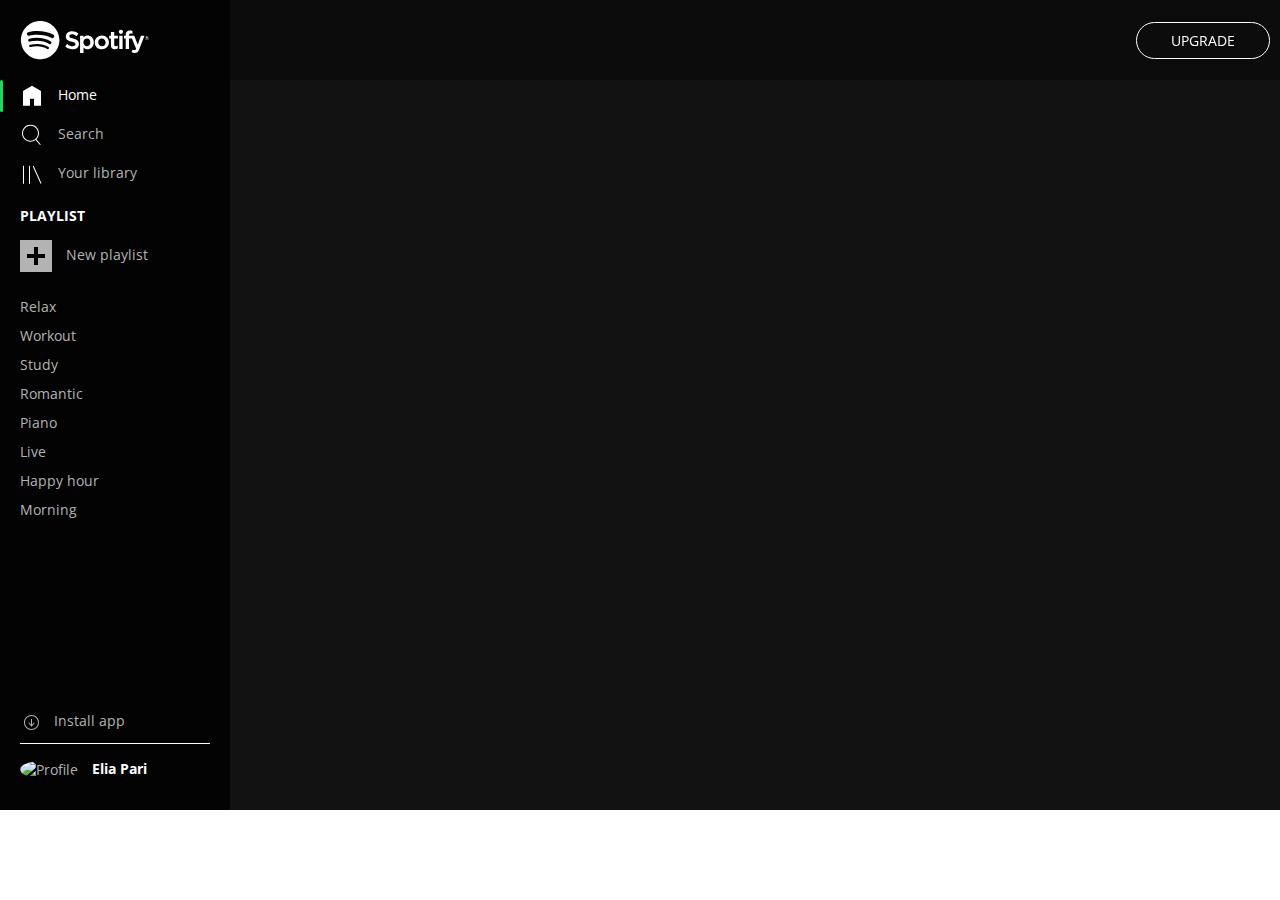
==== index.html @ 4dd49846 "spotify" ====
<!DOCTYPE html>

<html lang="en" dir="ltr">

  <head>
    <meta charset="utf-8">
    <meta name="viewport" content="width=device-width, initial-scale=1">
    <link rel="stylesheet" href="https://cdnjs.cloudflare.com/ajax/libs/font-awesome/5.11.2/css/all.css" integrity="sha256-46qynGAkLSFpVbEBog43gvNhfrOj+BmwXdxFgVK/Kvc=" crossorigin="anonymous" />
    <link href="https://fonts.googleapis.com/css?family=Open+Sans:400,400i,700&display=swap" rel="stylesheet">
    <link rel="stylesheet" href="css/file.css">
    <title>html-css-spotify</title>
  </head>

  <body>

    <div class="container_big clearfix">
      <div class="header">
        <section class="nav_bar_top">
            <div class="top">
              <a class="logo_link" href="#">
                <svg class="logo" viewBox="0 0 1134 340"><title>Spotify</title><path fill="white" d="M8 171c0 92 76 168 168 168s168-76 168-168S268 4 176 4 8 79 8 171zm230 78c-39-24-89-30-147-17-14 2-16-18-4-20 64-15 118-8 162 19 11 7 0 24-11 18zm17-45c-45-28-114-36-167-20-17 5-23-21-7-25 61-18 136-9 188 23 14 9 0 31-14 22zM80 133c-17 6-28-23-9-30 59-18 159-15 221 22 17 9 1 37-17 27-54-32-144-35-195-19zm379 91c-17 0-33-6-47-20-1 0-1 1-1 1l-16 19c-1 1-1 2 0 3 18 16 40 24 64 24 34 0 55-19 55-47 0-24-15-37-50-46-29-7-34-12-34-22s10-16 23-16 25 5 39 15c0 0 1 1 2 1s1-1 1-1l14-20c1-1 1-1 0-2-16-13-35-20-56-20-31 0-53 19-53 46 0 29 20 38 52 46 28 6 32 12 32 22 0 11-10 17-25 17zm95-77v-13c0-1-1-2-2-2h-26c-1 0-2 1-2 2v147c0 1 1 2 2 2h26c1 0 2-1 2-2v-46c10 11 21 16 36 16 27 0 54-21 54-61s-27-60-54-60c-15 0-26 5-36 17zm30 78c-18 0-31-15-31-35s13-34 31-34 30 14 30 34-12 35-30 35zm68-34c0 34 27 60 62 60s62-27 62-61-26-60-61-60-63 27-63 61zm30-1c0-20 13-34 32-34s33 15 33 35-13 34-32 34-33-15-33-35zm140-58v-29c0-1 0-2-1-2h-26c-1 0-2 1-2 2v29h-13c-1 0-2 1-2 2v22c0 1 1 2 2 2h13v58c0 23 11 35 34 35 9 0 18-2 25-6 1 0 1-1 1-2v-21c0-1 0-2-1-2h-2c-5 3-11 4-16 4-8 0-12-4-12-12v-54h30c1 0 2-1 2-2v-22c0-1-1-2-2-2h-30zm129-3c0-11 4-15 13-15 5 0 10 0 15 2h1s1-1 1-2V93c0-1 0-2-1-2-5-2-12-3-22-3-24 0-36 14-36 39v5h-13c-1 0-2 1-2 2v22c0 1 1 2 2 2h13v89c0 1 1 2 2 2h26c1 0 1-1 1-2v-89h25l37 89c-4 9-8 11-14 11-5 0-10-1-15-4h-1l-1 1-9 19c0 1 0 3 1 3 9 5 17 7 27 7 19 0 30-9 39-33l45-116v-2c0-1-1-1-2-1h-27c-1 0-1 1-1 2l-28 78-30-78c0-1-1-2-2-2h-44v-3zm-83 3c-1 0-2 1-2 2v113c0 1 1 2 2 2h26c1 0 1-1 1-2V134c0-1 0-2-1-2h-26zm-6-33c0 10 9 19 19 19s18-9 18-19-8-18-18-18-19 8-19 18zm245 69c10 0 19-8 19-18s-9-18-19-18-18 8-18 18 8 18 18 18zm0-34c9 0 17 7 17 16s-8 16-17 16-16-7-16-16 7-16 16-16zm4 18c3-1 5-3 5-6 0-4-4-6-8-6h-8v19h4v-6h4l4 6h5zm-3-9c2 0 4 1 4 3s-2 3-4 3h-4v-6h4z"></path></svg>
              </a>
              <a href="#"><img class="logo-small white" src="img/icons/logo-small.svg" alt="Spotify"></a>
              <ul class="menu">
                <li>
                  <a href="#">
                    <svg viewBox="0 0 512 512" width="24" height="24" xmlns="http://www.w3.org/2000/svg"><path d="M448 463.746h-149.333v-149.333h-85.334v149.333h-149.333v-315.428l192-111.746 192 110.984v316.19z"></path></svg>
                    <span class="white"> Home</span>
                  </a>
                </li>
                <li>
                  <a href="#">
                    <svg viewBox="0 0 512 512" width="24" height="24" xmlns="http://www.w3.org/2000/svg"><path d="M349.714 347.937l93.714 109.969-16.254 13.969-93.969-109.969q-48.508 36.825-109.207 36.825-36.826 0-70.476-14.349t-57.905-38.603-38.603-57.905-14.349-70.476 14.349-70.476 38.603-57.905 57.905-38.603 70.476-14.349 70.476 14.349 57.905 38.603 38.603 57.905 14.349 70.476q0 37.841-14.73 71.619t-40.889 58.921zM224 377.397q43.428 0 80.254-21.461t58.286-58.286 21.461-80.254-21.461-80.254-58.286-58.285-80.254-21.46-80.254 21.46-58.285 58.285-21.46 80.254 21.46 80.254 58.285 58.286 80.254 21.461z" fill-rule="evenodd"></path></svg>
                    <span> Search</span>
                  </a>
                </li>
                <li>
                  <a href="#">
                    <svg viewBox="0 0 512 512" width="24" height="24" xmlns="http://www.w3.org/2000/svg"><path d="M291.301 81.778l166.349 373.587-19.301 8.635-166.349-373.587zM64 463.746v-384h21.334v384h-21.334zM192 463.746v-384h21.334v384h-21.334z"></path></svg>
                    <span> Your library</span>
                  </a>
                </li>
              </ul>
            </div>
            <div class="middle">
              <h4 class="white">PLAYLIST</h4>
              <a class="btn_playlist" href="#">
                <svg class="plus" shape-rendering="crispEdges" viewBox="0 0 36 36"><path d="m28 20h-8v8h-4v-8h-8v-4h8v-8h4v8h8v4z"></path></svg>
                <span> New playlist</span>
              </a>
              <ul class="playlist">
                <li><a href="#">Relax</a></li>
                <li><a href="#">Workout</a></li>
                <li><a href="#">Study</a></li>
                <li><a href="#">Romantic</a></li>
                <li><a href="#">Piano</a></li>
                <li><a href="#">Live</a></li>
                <li><a href="#">Happy hour</a></li>
                <li><a href="#">Morning</a></li>
              </ul>
            </div>
            <div class="bottom">
              <a class="btn_install" href="#">
                <svg class="download" viewBox="0 0 20 20" xmlns="http://www.w3.org/2000/svg"><title>Download</title><path d="M12 11.657V6h-1v5.65L9.076 9.414l-.758.65 3.183 3.702 3.195-3.7-.758-.653L12 11.657zM11.5 2C7.358 2 4 5.358 4 9.5c0 4.142 3.358 7.5 7.5 7.5 4.142 0 7.5-3.358 7.5-7.5C19 5.358 15.642 2 11.5 2zm0 14C7.916 16 5 13.084 5 9.5S7.916 3 11.5 3 18 5.916 18 9.5 15.084 16 11.5 16z" fill-rule="evenodd"></path></svg>
                <span> Install app</span>
              </a>
              <a class="btn_profile" href="#">
                <img src="img/icons/profile.png" alt="Profile">
                <span class="white">Elia Pari</span>
              </a>
            </div>
          </section>
      </div>
      <div class="main">
        <div class="upgrade">
            <a class="btn_upgrade white" href="#">Upgrade</a>
      

      </div>
    </div>

    <script src="js/script.js" charset="utf-8"></script>

  </body>

</html>
---- css/file.css ----
/* general */
* {
    box-sizing: border-box;
    margin: 0;
    padding: 0;
  }
  
  body {
    min-width: 550px;
    min-height: 90px;
    font-family: 'Open Sans', sans-serif;
    font-size: 14px;
  }
  
  ul {
    list-style: none;
  }
  
  h1, h2, h3, h4, a {
    text-decoration: none;
    color: #b3b3b3;
  }
  
  .container_big {
    width: 100%;
    height: calc(100vh - 90px);
    overflow: hidden;
  }
  
  .clearfix::after {
    content: '';
    display: table;
    clear: both;
  }
  
  .white {
    color: #ffffff;
  }
  
  /* header */
  .header {
    float: left;
    width: 230px;
    height: 100%;
  }
  
  .nav_bar_top {
    width: 100%;
    height: 100%;
    padding: 20px;
    background-color: rgb(3, 3, 3);
  }
  
  .nav_bar_top a {
    display: block;
  }
  
  .nav_bar_top .top .menu svg:first-child {
    fill: #ffffff;
  }
  
  .nav_bar_top .top .menu svg,
  .nav_bar_top .middle .playlist svg,
  .nav_bar_top .bottom .btn_install svg {
    margin-right: 10px;
    vertical-align: middle;
    fill: #b3b3b3;
  }
  
  .nav_bar_top li:hover a,
  .nav_bar_top li:hover svg,
  .nav_bar_top .top .menu li:hover a,
  .nav_bar_top .top .menu li:hover svg,
  .nav_bar_top .middle .btn_playlist:hover span,
  .nav_bar_top .bottom .btn_install:hover svg,
  .nav_bar_top .bottom .btn_install:hover span {
    transition: color 1s, fill 1s;
    color: #ffffff;
    fill: #ffffff;
  }
  
  .nav_bar_top .middle .btn_playlist:hover .plus {
    transition: background-color 1s;
    background-color: #ffffff;
  }
  
  /* nav_bar_top top */
  .nav_bar_top .top .logo {
    width: 130px;
    height: 40px;
    margin-bottom: 20px;
  }
  
  .nav_bar_top .top .logo-small {
    display: none;
    width: 30px;
    margin: 15px 0 20px 0;
  }
  
  .nav_bar_top .top .menu li {
    margin-bottom: 15px;
  }
  
  .nav_bar_top .top .menu li:last-child {
    margin-bottom: 20px;
  }
  
  .nav_bar_top .top .menu li:first-child {
    position: relative;
  }
  
  .nav_bar_top .top .menu li:first-child::before {
    position: absolute;
    content: '';
    top: 50%;
    left: -20px;
    transform: translateY(-50%);
    width: 2.5px;
    height: 32px;
    border-radius: 2px;
    background-color: #1ed760;
  }
  
  /* nav_bar_top middle */
  .nav_bar_top .middle {
    /* .top 166px + .top li 20px + .bottom 78.719px */
    height: calc(100% - 264.719px);
  }
  
  .nav_bar_top .middle .btn_playlist {
    margin: 15px 0;
  }
  
  .nav_bar_top .middle .plus {
    width: 32px;
    margin-right: 10px;
    background-color: #b3b3b3;
    vertical-align: middle;
  }
  
  .nav_bar_top .middle .playlist {
    /* h4 22px + btn_playlist 62px */
    height: calc(100% - 84px);
    overflow-y: scroll;
  }
  
  .nav_bar_top .middle .playlist li {
    margin: 10px 0;
  }
  
  /* nav_bar_top bottom */
  .nav_bar_top .bottom .btn_install {
    padding-bottom: 10px;
    border-bottom: 1px solid #ffffff;
  }
  
  .nav_bar_top .bottom .download {
    width: 20px;
  }
  
  .nav_bar_top .bottom .btn_profile {
    margin-top: 15px;
  }
  
  .nav_bar_top .bottom .btn_profile span {
    font-weight: 700;
  }
  
  .nav_bar_top .bottom .btn_profile img {
    margin-right: 10px;
    border-radius: 50%;
    vertical-align: middle;
  }
  
  /* main */
  .main {
    float: left;
    width: calc(100% - 230px);
    height: 100%;
    overflow-y: scroll;
    padding: 10px;
    background-color: rgb(18, 18, 18);
  }
  
  .main .upgrade {
    display: flex;
    justify-content: flex-end;
    align-items: center;
    position: fixed;
    top: 0;
    right: 0;
    height: 80px;
    z-index: 1;
    background-color: rgba(11, 11, 11, 0.8);
  }
  
  .main .upgrade .btn_upgrade {
    margin-right: 10px;
    padding: 8px 34px;
    border: 1px solid #ffffff;
    border-radius: 20px;
    text-transform: uppercase;
  }
  
  .main .upgrade .btn_upgrade:hover {
    transition: scale 0.5s;
    transform: scale(1.05);
  }
  
  .main .box_main {
    width: 100%;
    margin-top: 80px;
  }
  
  .main .box_main h2 {
    margin: 10px;
    font-size: 28px;
    color: #ffffff;
  }
  
  .main .box_main h3 {
    margin: 5px 0;
    font-size: 14px;
    color: #ffffff;
  }
  
  .main .box_main h4 {
    font-size: 12px;
  }
  
  .main .box_main .music a {
    display: inline-block;
    padding: 15px;
  }
  
  .main .box_main .nav_bar_main {
    display: flex;
    flex-wrap: wrap;
    justify-content: center;
  }
  
  .main .box_main .nav_bar_main li {
    position: relative;
    margin: 10px;
    font-weight: 700;
    text-transform: uppercase;
  }
  
  .main .box_main .nav_bar_main li:first-child::after {
    position: absolute;
    content: '';
    bottom: -5px;
    left: 50%;
    transform: translateX(-50%);
    width: 32px;
    height: 2.5px;
    border-radius: 2px;
    background-color: #1ed760;
  }
  
  .main .box_main .nav_bar_main a:hover {
    transition: color 1s;
    color: #ffffff;
  }
  
  .main .box_main .music .row {
    display: flex;
    flex-wrap: wrap;
  }
  
  .main .box_main .music .box_music {
    position: relative;
    display: inline-block;
    /* width: calc(100% / 6 - 20px); */
    /* margin: 10px; */
    border-radius: 10px;
    background-color: rgb(35, 35, 35);
    text-align: center;
  }
  
  .main .box_main .music .box_music::before {
    position: absolute;
    top: 0;
    left: 0;
    width: 100%;
    height: 100%;
    border-radius: 10px;
    content: '';
    background-color: rgba(76, 76, 76, 0.3);
    display: none;
  }
  
  .main .box_main .music .box_music:hover::before {
    display: inline-block;
  }
  
  .main .box_main .music .box_music::after {
    position: absolute;
    top: 35%;
    left: 50%;
    transform: translate(-50%, -50%);
    content: '\f144';
    font-family: 'Font Awesome 5 Free';
    font-size: 40px;
    font-weight: 900;
    color: #ffffff;
    display: none;
  }
  
  .main .box_main .music .box_music:hover::after {
    display: inline-block;
  }
  
  .main .box_main .music .box_music img {
    width: 100%;
  }
  
  /* footer */
  .footer {
    position: relative;
    background-color: rgb(40, 40, 40);
    z-index: 2;
  }
  
  .nav_bar_bottom {
    display: flex;
    justify-content: space-between;
    align-items: center;
    height: 90px;
  }
  
  .nav_bar_bottom .sx,
  .nav_bar_bottom .center,
  .nav_bar_bottom .dx {
    width: calc(100% / 3);
  }
  
  .nav_bar_bottom .sx {
    display: flex;
    justify-content: flex-start;
    align-items: center;
    margin-left: 10px;
  }
  
  .nav_bar_bottom .sx img {
    width: 50px;
  }
  
  .nav_bar_bottom .sx .box_info {
    /* margin: 0 40px 0 10px; */
  }
  
  .nav_bar_bottom .sx .box_info a {
    display: block;
  }
  
  .nav_bar_bottom .sx .box_info a:first-child {
    font-weight: 700;
    color: #ffffff;
  }
  
  .nav_bar_bottom .sx .pink_floyd:hover {
    text-decoration: underline;
    color: #ffffff;
  }
  
  .nav_bar_bottom .sx .heart,
  .nav_bar_bottom .sx .folder {
    margin: 0 10px;
  }
  
  .nav_bar_bottom .sx .heart:hover,
  .nav_bar_bottom .sx .folder:hover {
    color: #ffffff;
  }
  
  .nav_bar_bottom .center {
    height: 100%;
  }
  
  .nav_bar_bottom .center .top {
    display: flex;
    justify-content: center;
    align-items: center;
    height: 60%;
  }
  
  .nav_bar_bottom .center .top a {
    margin: 10px;
    font-size: 14px;
    color: #ffffff;
  }
  
  .nav_bar_bottom .center .top .play {
    margin: 15px;
    font-size: 28px;
  }
  
  .nav_bar_bottom .center .top .play:hover {
    transform: scale(1.1);
  }
  
  .nav_bar_bottom .center .bottom {
    display: flex;
    justify-content: center;
    align-items: baseline;
    height: 40%;
  }
  
  .nav_bar_bottom .center .bottom span:nth-child(1) {
    margin-right: 20px;
    font-size: 12px;
    color: #ffffff;
  }
  
  .nav_bar_bottom .center .bottom span:nth-child(3) {
    margin-left: 20px;
    font-size: 12px;
    color: #ffffff;
  }
  
  .nav_bar_bottom .center .bottom .bar {
    position: relative;
    width: 80%;
    height: 4px;
    border-radius: 2px;
    background-color: rgb(56, 56, 56);
  }
  
  .nav_bar_bottom .center .bottom .bar::before {
    position: absolute;
    top: 0;
    left: 0;
    width: 10%;
    height: 4px;
    border-radius: 2px;
    content: '';
    background-color: rgb(170, 170, 170);
  }
  
  .nav_bar_bottom .center .bottom .bar:hover::before {
    background-color: #1ed760;
  }
  
  .nav_bar_bottom .center .bottom .bar:hover::after {
    position: absolute;
    top: 50%;
    left: 9%;
    transform: translateY(-50%);
    width: 10px;
    height: 10px;
    border-radius: 50%;
    content: '';
    background-color: #ffffff;
  }
  
  .nav_bar_bottom .dx {
    display: flex;
    justify-content: flex-end;
    align-items: center;
    margin-right: 10px;
  }
  
  .nav_bar_bottom .dx a {
    margin: 0 10px;
  }
  
  .nav_bar_bottom .dx a:nth-child(3) {
    margin-right: 20px;
  }
  
  .nav_bar_bottom .dx a:hover {
    color: #ffffff;
  }
  
  .nav_bar_bottom .dx .bar {
    position: relative;
    width: 30%;
    height: 4px;
    border-radius: 2px;
    background-color: rgb(56, 56, 56);
  }
  
  .nav_bar_bottom .dx .bar::before {
    position: absolute;
    top: 0;
    left: 0;
    width: 60%;
    height: 4px;
    border-radius: 2px;
    content: '';
    background-color: rgb(170, 170, 170);
  }
  
  .nav_bar_bottom .dx .bar:hover::before {
    background-color: #1ed760;
  }
  
  .nav_bar_bottom .dx .bar:hover::after {
    position: absolute;
    top: 50%;
    left: 58%;
    transform: translateY(-50%);
    width: 10px;
    height: 10px;
    border-radius: 50%;
    content: '';
    background-color: #ffffff;
  }
  
  /* media queries width */
  /* < extra small */
  @media screen and (max-width: 576px) {
    .header {
      width: 60px;
      text-align: center;
    }
  
    .nav_bar_top .top .logo,
    .nav_bar_top .top .menu span,
    .nav_bar_top .middle .white,
    .nav_bar_top .middle .btn_playlist,
    .nav_bar_top .middle .playlist,
    .nav_bar_top .bottom .btn_install span,
    .nav_bar_top .bottom .btn_profile span {
      display: none;
    }
  
    .nav_bar_top .top .logo-small {
      display: inline-block;
    }
  
    .nav_bar_top {
      padding: 5px;
    }
  
    .nav_bar_top .top .menu li:first-child::before {
      left: -5px;
    }
  
    .nav_bar_top .top .menu svg {
    margin-right: 0;
    }
  
    .nav_bar_top .middle {
      /* .top 171px + .top li 20px + .bottom 77.719px + .bottom img 15px; */
      height: calc(100% - 283.719px);
    }
  
    .nav_bar_top .bottom .btn_install {
      border: 0px;
    }
  
    .nav_bar_top .bottom .btn_profile {
      margin: 15px 0;
    }
  
    .nav_bar_top .bottom .btn_install .download,
    .nav_bar_top .bottom .btn_profile img {
      margin-right: 0;
    }
  
    .main {
      width: calc(100% - 60px);
    }
  
    .upgrade {
      width: calc(100% - 60px);
    }
  
    .main .box_main .music .row {
      justify-content: flex-start;
    }
  
    .main .box_main .music .box_music {
      width: calc(100% / 2 - 20px);
      margin: 5px;
    }
  
    .nav_bar_bottom .sx .box_info {
      margin: 0 10px;
    }
  }
  
  /* small > */
  @media screen and (min-width: 576px) {
    .upgrade {
      width: calc(100% - 230px);
    }
  
    .main .box_main .music .row {
      justify-content: flex-start;
    }
  
    .main .box_main .music .box_music {
      width: calc(100% / 2 - 20px);
      margin: 5px;
    }
  
    .nav_bar_bottom .sx .box_info {
      margin: 0 10px;
    }
  }
  
  /* medium > */
  @media screen and (min-width: 768px) {
    .main .box_main .music .box_music {
      width: calc(100% / 4 - 20px);
    }
  
    .nav_bar_bottom .sx .box_info {
      margin: 0 40px 0 10px;
    }
  }
  
  /* large > */
  @media screen and (min-width: 992px) {
    .main .box_main .music .box_music {
      width: calc(100% / 6 - 20px);
      margin: 10px;
    }
  }
  
  /* extra large > */
  @media screen and (min-width: 1200px) {
    .main .box_main .music .box_music {
      width: 135px;
    }
  }
  
  /* media queries height */
  /* < extra small */
  @media screen and (max-height: 576px) {
    .nav_bar_top .middle {
      height: 183.266px;
    }
  }
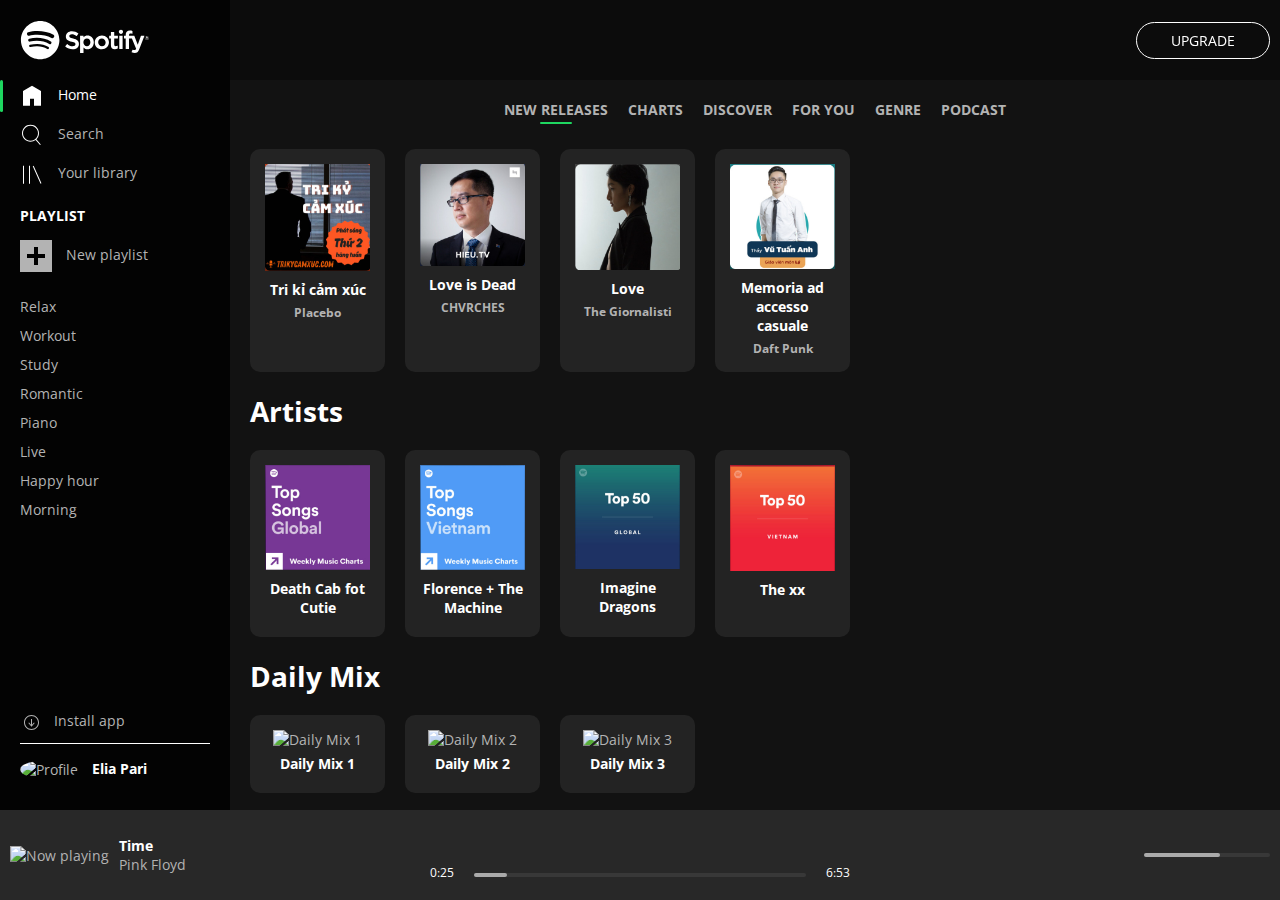
==== commit a9af246a: "Update index.html" ====
--- a/index.html
+++ b/index.html
@@ -74,7 +74,119 @@
       <div class="main">
         <div class="upgrade">
             <a class="btn_upgrade white" href="#">Upgrade</a>
-      
+        </div>
+        <section class="box_main">
+            <ul class="nav_bar_main">
+              <li><a href="#">New releases</a></li>
+              <li><a href="#">Charts</a></li>
+              <li><a href="#">Discover</a></li>
+              <li><a href="#">For you</a></li>
+              <li><a href="#">Genre</a></li>
+              <li><a href="#">Podcast</a></li>
+            </ul>
+            <div class="music">
+              <div class="recently_played">
+                <h2></h2>
+                <div class="row">
+                  <a class="box_music" href="#">
+                      <img src="img/1.jpg" alt="Loud Like Love">
+                      <h3>Tri kỉ cảm xúc</h3>
+                      <h4>Placebo</h4>
+                  </a>
+                  <a class="box_music" href="#">
+                      <img src="img/2.jpg" alt="Love is Dead">
+                      <h3>Love is Dead</h3>
+                      <h4>CHVRCHES</h4>
+                  </a>
+                  <a class="box_music" href="#">
+                      <img src="img/3.jpg" alt="Love">
+                      <h3>Love</h3>
+                      <h4>The Giornalisti</h4>
+                  </a>
+                  <a class="box_music" href="#">
+                      <img src="img/4.jpg" alt="Random Access Memory">
+                      <h3 id="ram">Random Access Memory</h3>
+                      <h4>Daft Punk</h4>
+                  </a>
+                  
+                </div>
+              </div>
+              <div class="featured charts">
+                <h2>Artists</h2>
+                <div class="row">
+                  <a class="box_music" href="#">
+                      <img src="img/1.1.jpg" alt="Death Cab fot Cutie">
+                      <h3>Death Cab fot Cutie</h3>
+                  </a>
+                  <a class="box_music" href="#">
+                      <img src="img/1.2.jpg" alt="Florence + The Machine">
+                      <h3>Florence + The Machine</h3>
+                  </a>
+                  <a class="box_music" href="#">
+                      <img src="img/1.3.jpg" alt="Giang ơi tv">
+                      <h3>Imagine Dragons</h3>
+                  </a>
+                  <a class="box_music" href="#">
+                      <img src="img/1.4.jpg" alt="The xx">
+                      <h3>The xx</h3>
+                  </a>
+                </div>
+              </div>
+              <div class="daily-mix">
+                <h2>Daily Mix</h2>
+                <div class="row">
+                  <a class="box_music" href="#">
+                      <img src="img/daily-mix/daily-mix-1.jpg" alt="Daily Mix 1">
+                      <h3>Daily Mix 1</h3>
+                  </a>
+                  <a class="box_music" href="#">
+                      <img src="img/daily-mix/daily-mix-2.jpg" alt="Daily Mix 2">
+                      <h3>Daily Mix 2</h3>
+                  </a><a class="box_music" href="#">
+                      <img src="img/daily-mix/daily-mix-3.jpg" alt="Daily Mix 3">
+                      <h3>Daily Mix 3</h3>
+                  </a>
+                </div>
+              </div>
+            </div>
+          </section>
+      </div>
+    </div>
+
+    <div class="footer">
+      <div class="nav_bar_bottom">
+
+        <div class="sx">
+          <a href="#"><img src="img/album/the-dark-side-of-the-moon.jpg" alt="Now playing"></a>
+          <div class="box_info">
+            <a href="#"><span>Time</span></a>
+            <a class="pink_floyd" href="#"><span>Pink Floyd</span></a>
+          </div>
+          <a class="heart" href="#"><i class="far fa-heart"></i></a>
+          <a class="folder" href="#"><i class="far fa-folder"></i></a>
+        </div>
+
+        <div class="center">
+          <div class="top">
+            <a href="#"><i class="fas fa-random"></i></a>
+            <a href="#"><i class="fas fa-step-backward"></i></a>
+            <a class="play" href="#"><i class="far fa-play-circle"></i></a>
+            <a href="#"><i class="fas fa-step-forward"></i></a>
+            <a href="#"><i class="fas fa-redo-alt"></i></a>
+          </div>
+          <div class="bottom">
+            <span>0:25</span>
+            <div class="bar"></div>
+            <span>6:53</span>
+          </div>
+        </div>
+
+        <div class="dx">
+          <a href="#"><i class="fas fa-list-ul"></i></a>
+          <a href="#"><i class="fas fa-desktop"></i></a>
+          <a href="#"><i class="fas fa-volume-up"></i></a>
+          <div class="bar"></div>
+        </div>
 
       </div>
     </div>
@@ -83,4 +195,4 @@
 
   </body>
 
-</html>+</html>
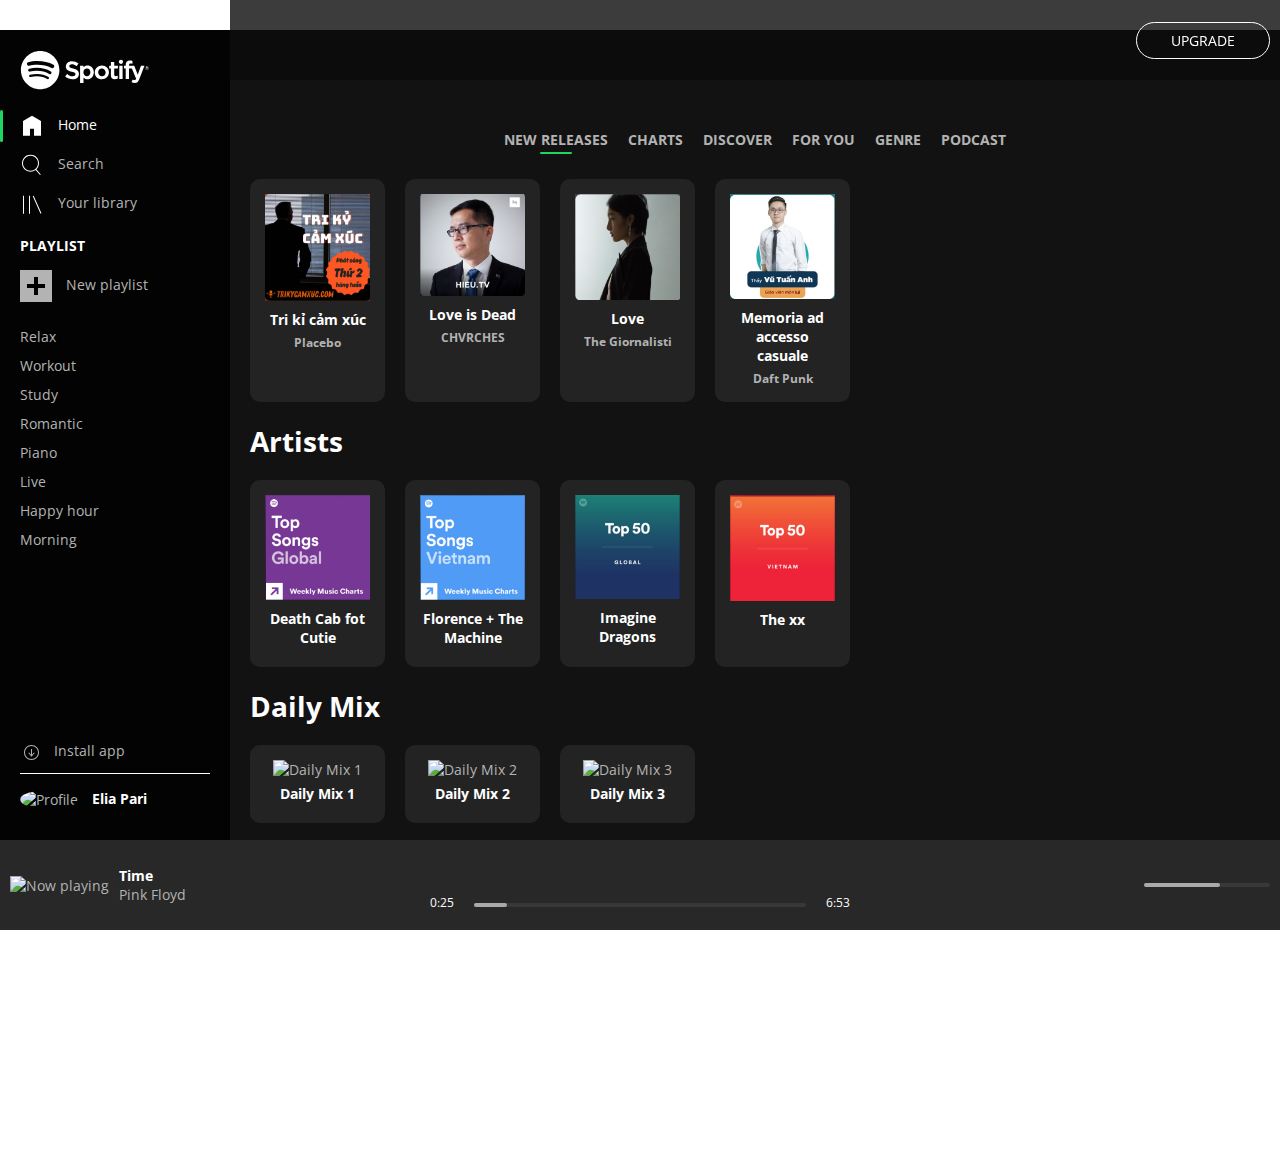
==== commit 1b292b5c: "Update index.html" ====
--- a/index.html
+++ b/index.html
@@ -74,119 +74,119 @@
       <div class="main">
         <div class="upgrade">
             <a class="btn_upgrade white" href="#">Upgrade</a>
-        </div>
-        <section class="box_main">
-            <ul class="nav_bar_main">
-              <li><a href="#">New releases</a></li>
-              <li><a href="#">Charts</a></li>
-              <li><a href="#">Discover</a></li>
-              <li><a href="#">For you</a></li>
-              <li><a href="#">Genre</a></li>
-              <li><a href="#">Podcast</a></li>
-            </ul>
-            <div class="music">
-              <div class="recently_played">
-                <h2></h2>
-                <div class="row">
-                  <a class="box_music" href="#">
-                      <img src="img/1.jpg" alt="Loud Like Love">
-                      <h3>Tri kỉ cảm xúc</h3>
-                      <h4>Placebo</h4>
-                  </a>
-                  <a class="box_music" href="#">
-                      <img src="img/2.jpg" alt="Love is Dead">
-                      <h3>Love is Dead</h3>
-                      <h4>CHVRCHES</h4>
-                  </a>
-                  <a class="box_music" href="#">
-                      <img src="img/3.jpg" alt="Love">
-                      <h3>Love</h3>
-                      <h4>The Giornalisti</h4>
-                  </a>
-                  <a class="box_music" href="#">
-                      <img src="img/4.jpg" alt="Random Access Memory">
-                      <h3 id="ram">Random Access Memory</h3>
-                      <h4>Daft Punk</h4>
-                  </a>
-                  
+          </div>
+          <section class="box_main">
+              <ul class="nav_bar_main">
+                <li><a href="#">New releases</a></li>
+                <li><a href="#">Charts</a></li>
+                <li><a href="#">Discover</a></li>
+                <li><a href="#">For you</a></li>
+                <li><a href="#">Genre</a></li>
+                <li><a href="#">Podcast</a></li>
+              </ul>
+              <div class="music">
+                <div class="recently_played">
+                  <h2></h2>
+                  <div class="row">
+                    <a class="box_music" href="#">
+                        <img src="img/1.jpg" alt="Loud Like Love">
+                        <h3>Tri kỉ cảm xúc</h3>
+                        <h4>Placebo</h4>
+                    </a>
+                    <a class="box_music" href="#">
+                        <img src="img/2.jpg" alt="Love is Dead">
+                        <h3>Love is Dead</h3>
+                        <h4>CHVRCHES</h4>
+                    </a>
+                    <a class="box_music" href="#">
+                        <img src="img/3.jpg" alt="Love">
+                        <h3>Love</h3>
+                        <h4>The Giornalisti</h4>
+                    </a>
+                    <a class="box_music" href="#">
+                        <img src="img/4.jpg" alt="Random Access Memory">
+                        <h3 id="ram">Random Access Memory</h3>
+                        <h4>Daft Punk</h4>
+                    </a>
+                    
+                  </div>
+                </div>
+                <div class="featured charts">
+                  <h2>Artists</h2>
+                  <div class="row">
+                    <a class="box_music" href="#">
+                        <img src="img/1.1.jpg" alt="Death Cab fot Cutie">
+                        <h3>Death Cab fot Cutie</h3>
+                    </a>
+                    <a class="box_music" href="#">
+                        <img src="img/1.2.jpg" alt="Florence + The Machine">
+                        <h3>Florence + The Machine</h3>
+                    </a>
+                    <a class="box_music" href="#">
+                        <img src="img/1.3.jpg" alt="Giang ơi tv">
+                        <h3>Imagine Dragons</h3>
+                    </a>
+                    <a class="box_music" href="#">
+                        <img src="img/1.4.jpg" alt="The xx">
+                        <h3>The xx</h3>
+                    </a>
+                  </div>
+                </div>
+                <div class="daily-mix">
+                  <h2>Daily Mix</h2>
+                  <div class="row">
+                    <a class="box_music" href="#">
+                        <img src="img/daily-mix/daily-mix-1.jpg" alt="Daily Mix 1">
+                        <h3>Daily Mix 1</h3>
+                    </a>
+                    <a class="box_music" href="#">
+                        <img src="img/daily-mix/daily-mix-2.jpg" alt="Daily Mix 2">
+                        <h3>Daily Mix 2</h3>
+                    </a><a class="box_music" href="#">
+                        <img src="img/daily-mix/daily-mix-3.jpg" alt="Daily Mix 3">
+                        <h3>Daily Mix 3</h3>
+                    </a>
+                  </div>
                 </div>
               </div>
-              <div class="featured charts">
-                <h2>Artists</h2>
-                <div class="row">
-                  <a class="box_music" href="#">
-                      <img src="img/1.1.jpg" alt="Death Cab fot Cutie">
-                      <h3>Death Cab fot Cutie</h3>
-                  </a>
-                  <a class="box_music" href="#">
-                      <img src="img/1.2.jpg" alt="Florence + The Machine">
-                      <h3>Florence + The Machine</h3>
-                  </a>
-                  <a class="box_music" href="#">
-                      <img src="img/1.3.jpg" alt="Giang ơi tv">
-                      <h3>Imagine Dragons</h3>
-                  </a>
-                  <a class="box_music" href="#">
-                      <img src="img/1.4.jpg" alt="The xx">
-                      <h3>The xx</h3>
-                  </a>
-                </div>
-              </div>
-              <div class="daily-mix">
-                <h2>Daily Mix</h2>
-                <div class="row">
-                  <a class="box_music" href="#">
-                      <img src="img/daily-mix/daily-mix-1.jpg" alt="Daily Mix 1">
-                      <h3>Daily Mix 1</h3>
-                  </a>
-                  <a class="box_music" href="#">
-                      <img src="img/daily-mix/daily-mix-2.jpg" alt="Daily Mix 2">
-                      <h3>Daily Mix 2</h3>
-                  </a><a class="box_music" href="#">
-                      <img src="img/daily-mix/daily-mix-3.jpg" alt="Daily Mix 3">
-                      <h3>Daily Mix 3</h3>
-                  </a>
-                </div>
-              </div>
+            </section>
+        </div>
+      </div>
+  
+      <div class="footer">
+        <div class="nav_bar_bottom">
+  
+          <div class="sx">
+            <a href="#"><img src="img/album/the-dark-side-of-the-moon.jpg" alt="Now playing"></a>
+            <div class="box_info">
+              <a href="#"><span>Time</span></a>
+              <a class="pink_floyd" href="#"><span>Pink Floyd</span></a>
             </div>
-          </section>
-      </div>
-    </div>
-
-    <div class="footer">
-      <div class="nav_bar_bottom">
-
-        <div class="sx">
-          <a href="#"><img src="img/album/the-dark-side-of-the-moon.jpg" alt="Now playing"></a>
-          <div class="box_info">
-            <a href="#"><span>Time</span></a>
-            <a class="pink_floyd" href="#"><span>Pink Floyd</span></a>
+            <a class="heart" href="#"><i class="far fa-heart"></i></a>
+            <a class="folder" href="#"><i class="far fa-folder"></i></a>
           </div>
-          <a class="heart" href="#"><i class="far fa-heart"></i></a>
-          <a class="folder" href="#"><i class="far fa-folder"></i></a>
-        </div>
-
-        <div class="center">
-          <div class="top">
-            <a href="#"><i class="fas fa-random"></i></a>
-            <a href="#"><i class="fas fa-step-backward"></i></a>
-            <a class="play" href="#"><i class="far fa-play-circle"></i></a>
-            <a href="#"><i class="fas fa-step-forward"></i></a>
-            <a href="#"><i class="fas fa-redo-alt"></i></a>
+  
+          <div class="center">
+            <div class="top">
+              <a href="#"><i class="fas fa-random"></i></a>
+              <a href="#"><i class="fas fa-step-backward"></i></a>
+              <a class="play" href="#"><i class="far fa-play-circle"></i></a>
+              <a href="#"><i class="fas fa-step-forward"></i></a>
+              <a href="#"><i class="fas fa-redo-alt"></i></a>
+            </div>
+            <div class="bottom">
+              <span>0:25</span>
+              <div class="bar"></div>
+              <span>6:53</span>
+            </div>
           </div>
-          <div class="bottom">
-            <span>0:25</span>
+  
+          <div class="dx">
+            <a href="#"><i class="fas fa-list-ul"></i></a>
+            <a href="#"><i class="fas fa-desktop"></i></a>
+            <a href="#"><i class="fas fa-volume-up"></i></a>
             <div class="bar"></div>
-            <span>6:53</span>
           </div>
-        </div>
-
-        <div class="dx">
-          <a href="#"><i class="fas fa-list-ul"></i></a>
-          <a href="#"><i class="fas fa-desktop"></i></a>
-          <a href="#"><i class="fas fa-volume-up"></i></a>
-          <div class="bar"></div>
-        </div>
 
       </div>
     </div>
@@ -194,5 +194,6 @@
     <script src="js/script.js" charset="utf-8"></script>
 
   </body>
+  <iframe src="https://open.spotify.com/embed/episode/196CIMz5dlSDwsvhB1XEXT?utm_source=generator" width="100%" height="232" frameBorder="0" allowfullscreen="" allow="autoplay; clipboard-write; encrypted-media; fullscreen; picture-in-picture"></iframe>
 
-</html>
+</html>--- a/css/file.css
+++ b/css/file.css
@@ -634,4 +634,125 @@
     .nav_bar_top .middle {
       height: 183.266px;
     }
-  }+  }
+  body { padding-top:30px; }
+.form-control { margin-bottom: 10px; }
+
+/*CSS login*/
+header{
+  width: 100%;
+  height: 60px;
+  display: flex;
+  justify-content: center;
+  align-items: center;
+}
+header img{
+  width: 100px;
+  height: 40px;
+}
+
+.container{
+display: flex;
+flex-direction: column;
+align-items: center;
+}
+
+.btnOutros{
+  width: 450px;
+  height: 48px;
+  margin-bottom: 10px;
+  border-radius: 30px;
+  border: none;
+  font-weight: 700;
+  
+}
+
+#facebook{
+  background-color: #3b5998;
+    color: white;
+}
+
+#apple{
+  background-color: #000;
+    color: white;
+}
+
+#google{
+  color: #616467;
+  background-color: white;
+  border: 3px solid #616467;
+  font-weight: 600;
+}
+
+#telefone{
+  color: #616467;
+  background-color: white;
+  border: 3px solid #616467;
+    font-weight: 600;
+}
+
+#nomeInput{
+  border: 1px solid #d9dadc;
+  width: 450px;
+  height: 40px;
+  box-sizing: border-box;
+  padding: 15px;
+  margin-bottom: 10px;
+}
+
+#senhaInput{
+  border: 1px solid #d9dadc;
+  width: 450px;
+  height: 40px;
+  box-sizing: border-box;
+  padding: 15px;
+}
+
+#lblEmail{
+  width: 450px;
+  margin-bottom: 10px;
+  font-size: 15px;
+  font-weight: 600;
+}
+
+#lblSenha{
+  width: 450px;
+  margin-bottom: 10px;
+  font-size: 15px;
+  font-weight: 600;
+}
+
+.esqueceuSenha{
+  color: #15883e;
+  text-decoration: underline;
+  width: 450px;
+  font-size: 15px;
+}
+
+.bottomContainer{
+  display:flex;
+  align-items: center;
+  width: 450px;
+}
+
+.quadrado{
+  width: 15px;
+  height: 15px;
+  border: 1px solid #15883e;
+  margin-right: 5px;
+  margin-left: 0;
+}
+
+.lembrarDeMim{
+  color: gray;
+  font-size: 15px;
+}
+
+#entrar{
+  background-color: #15883e;
+  width:450px;
+  height: 48px;
+  border: none;
+  border-radius: 30px;
+  color: white;
+}
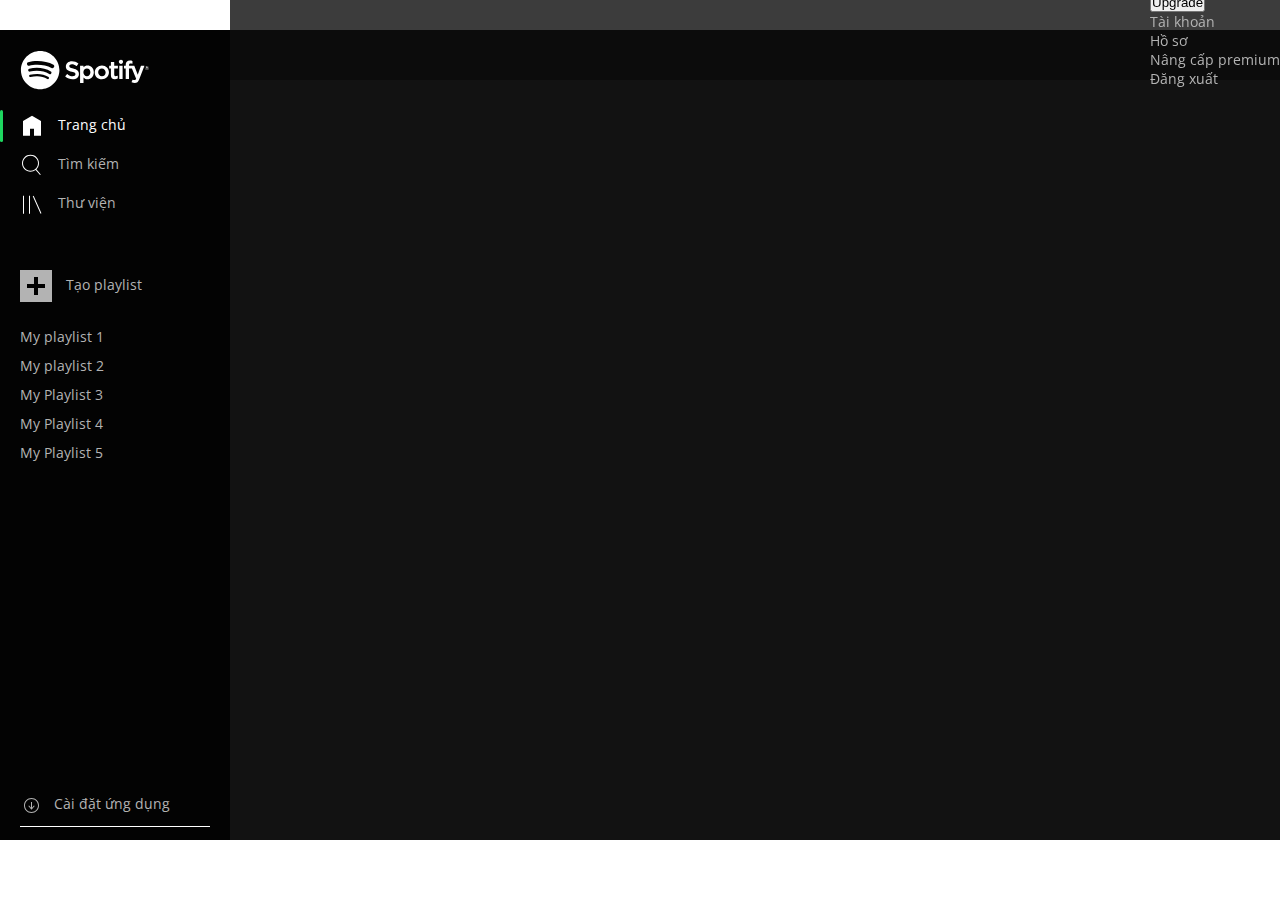
==== commit 219cab64: "Update index.html" ====
--- a/index.html
+++ b/index.html
@@ -1,14 +1,19 @@
 <!DOCTYPE html>
+<html lang="en">
 
-<html lang="en" dir="ltr">
-
-  <head>
-    <meta charset="utf-8">
-    <meta name="viewport" content="width=device-width, initial-scale=1">
-    <link rel="stylesheet" href="https://cdnjs.cloudflare.com/ajax/libs/font-awesome/5.11.2/css/all.css" integrity="sha256-46qynGAkLSFpVbEBog43gvNhfrOj+BmwXdxFgVK/Kvc=" crossorigin="anonymous" />
+<head>
+  <meta charset="UTF-8">
+  <meta http-equiv="X-UA-Compatible" content="IE=edge">
+  <meta name="viewport" content="width=device-width, initial-scale=1.0">
+  <title>Listening is everything - Sporify</title>
+  <link href="https://cdn.jsdelivr.net/npm/bootstrap@5.1.3/dist/css/bootstrap.min.css" rel="stylesheet"
+    integrity="sha384-1BmE4kWBq78iYhFldvKuhfTAU6auU8tT94WrHftjDbrCEXSU1oBoqyl2QvZ6jIW3" crossorigin="anonymous">
+  <link rel="stylesheet" href="css/bootstrap.min.css">
+  <link rel="stylesheet" href="https://cdn.jsdelivr.net/npm/bootstrap-icons@1.7.2/font/bootstrap-icons.css">
+  <link rel="stylesheet" href="https://cdnjs.cloudflare.com/ajax/libs/font-awesome/5.11.2/css/all.css" integrity="sha256-46qynGAkLSFpVbEBog43gvNhfrOj+BmwXdxFgVK/Kvc=" crossorigin="anonymous" />
     <link href="https://fonts.googleapis.com/css?family=Open+Sans:400,400i,700&display=swap" rel="stylesheet">
     <link rel="stylesheet" href="css/file.css">
-    <title>html-css-spotify</title>
+    <title>Spotify</title>
   </head>
 
   <body>
@@ -25,175 +30,72 @@
                 <li>
                   <a href="#">
                     <svg viewBox="0 0 512 512" width="24" height="24" xmlns="http://www.w3.org/2000/svg"><path d="M448 463.746h-149.333v-149.333h-85.334v149.333h-149.333v-315.428l192-111.746 192 110.984v316.19z"></path></svg>
-                    <span class="white"> Home</span>
+                    <span class="white">Trang chủ</span>
                   </a>
                 </li>
                 <li>
                   <a href="#">
                     <svg viewBox="0 0 512 512" width="24" height="24" xmlns="http://www.w3.org/2000/svg"><path d="M349.714 347.937l93.714 109.969-16.254 13.969-93.969-109.969q-48.508 36.825-109.207 36.825-36.826 0-70.476-14.349t-57.905-38.603-38.603-57.905-14.349-70.476 14.349-70.476 38.603-57.905 57.905-38.603 70.476-14.349 70.476 14.349 57.905 38.603 38.603 57.905 14.349 70.476q0 37.841-14.73 71.619t-40.889 58.921zM224 377.397q43.428 0 80.254-21.461t58.286-58.286 21.461-80.254-21.461-80.254-58.286-58.285-80.254-21.46-80.254 21.46-58.285 58.285-21.46 80.254 21.46 80.254 58.285 58.286 80.254 21.461z" fill-rule="evenodd"></path></svg>
-                    <span> Search</span>
+                    <span>Tìm kiếm</span>
                   </a>
                 </li>
                 <li>
                   <a href="#">
                     <svg viewBox="0 0 512 512" width="24" height="24" xmlns="http://www.w3.org/2000/svg"><path d="M291.301 81.778l166.349 373.587-19.301 8.635-166.349-373.587zM64 463.746v-384h21.334v384h-21.334zM192 463.746v-384h21.334v384h-21.334z"></path></svg>
-                    <span> Your library</span>
+                    <span>Thư viện</span>
                   </a>
                 </li>
               </ul>
             </div>
+            <br>
             <div class="middle">
-              <h4 class="white">PLAYLIST</h4>
               <a class="btn_playlist" href="#">
                 <svg class="plus" shape-rendering="crispEdges" viewBox="0 0 36 36"><path d="m28 20h-8v8h-4v-8h-8v-4h8v-8h4v8h8v4z"></path></svg>
-                <span> New playlist</span>
+                <span> Tạo playlist</span>
               </a>
               <ul class="playlist">
-                <li><a href="#">Relax</a></li>
-                <li><a href="#">Workout</a></li>
-                <li><a href="#">Study</a></li>
-                <li><a href="#">Romantic</a></li>
-                <li><a href="#">Piano</a></li>
-                <li><a href="#">Live</a></li>
-                <li><a href="#">Happy hour</a></li>
-                <li><a href="#">Morning</a></li>
-              </ul>
+                <li><a href="#">My playlist 1</a></li>
+                <li><a href="#">My playlist 2</a></li>
+                <li><a href="#">My Playlist 3</a></li>
+                <li><a href="#">My Playlist 4</a></li>
+                <li><a href="#">My Playlist 5</a></li>
+           
             </div>
+          <br>
             <div class="bottom">
               <a class="btn_install" href="#">
                 <svg class="download" viewBox="0 0 20 20" xmlns="http://www.w3.org/2000/svg"><title>Download</title><path d="M12 11.657V6h-1v5.65L9.076 9.414l-.758.65 3.183 3.702 3.195-3.7-.758-.653L12 11.657zM11.5 2C7.358 2 4 5.358 4 9.5c0 4.142 3.358 7.5 7.5 7.5 4.142 0 7.5-3.358 7.5-7.5C19 5.358 15.642 2 11.5 2zm0 14C7.916 16 5 13.084 5 9.5S7.916 3 11.5 3 18 5.916 18 9.5 15.084 16 11.5 16z" fill-rule="evenodd"></path></svg>
-                <span> Install app</span>
+                <span>Cài đặt ứng dụng</span>
               </a>
-              <a class="btn_profile" href="#">
-                <img src="img/icons/profile.png" alt="Profile">
-                <span class="white">Elia Pari</span>
-              </a>
+          
             </div>
           </section>
       </div>
       <div class="main">
         <div class="upgrade">
-            <a class="btn_upgrade white" href="#">Upgrade</a>
-          </div>
-          <section class="box_main">
-              <ul class="nav_bar_main">
-                <li><a href="#">New releases</a></li>
-                <li><a href="#">Charts</a></li>
-                <li><a href="#">Discover</a></li>
-                <li><a href="#">For you</a></li>
-                <li><a href="#">Genre</a></li>
-                <li><a href="#">Podcast</a></li>
+          <div class="btn-group" role="group" aria-label="Button group with nested dropdown">
+          
+            <div class="btn-group" role="group">
+              <button id="btnGroupDrop1" type="button" class="btn btn-dark dropdown-toggle" data-bs-toggle="dropdown" aria-expanded="false">
+                Upgrade
+              </button>
+              <ul class="dropdown-menu" aria-labelledby="btnGroupDrop1">
+                <li><a class="dropdown-item" href="https://www.spotify.com/vn-vi/account/overview/?utm_source=spotify&utm_medium=menu&utm_campaign=your_account">Tài khoản</a></li>
+                <li><a class="dropdown-item" href="#">Hồ sơ</a></li>
+                <li><a class="dropdown-item" href="#">Nâng cấp premium</a></li>
+                <li><a class="dropdown-item" href="#">Đăng xuất</a></li>
               </ul>
-              <div class="music">
-                <div class="recently_played">
-                  <h2></h2>
-                  <div class="row">
-                    <a class="box_music" href="#">
-                        <img src="img/1.jpg" alt="Loud Like Love">
-                        <h3>Tri kỉ cảm xúc</h3>
-                        <h4>Placebo</h4>
-                    </a>
-                    <a class="box_music" href="#">
-                        <img src="img/2.jpg" alt="Love is Dead">
-                        <h3>Love is Dead</h3>
-                        <h4>CHVRCHES</h4>
-                    </a>
-                    <a class="box_music" href="#">
-                        <img src="img/3.jpg" alt="Love">
-                        <h3>Love</h3>
-                        <h4>The Giornalisti</h4>
-                    </a>
-                    <a class="box_music" href="#">
-                        <img src="img/4.jpg" alt="Random Access Memory">
-                        <h3 id="ram">Random Access Memory</h3>
-                        <h4>Daft Punk</h4>
-                    </a>
-                    
-                  </div>
-                </div>
-                <div class="featured charts">
-                  <h2>Artists</h2>
-                  <div class="row">
-                    <a class="box_music" href="#">
-                        <img src="img/1.1.jpg" alt="Death Cab fot Cutie">
-                        <h3>Death Cab fot Cutie</h3>
-                    </a>
-                    <a class="box_music" href="#">
-                        <img src="img/1.2.jpg" alt="Florence + The Machine">
-                        <h3>Florence + The Machine</h3>
-                    </a>
-                    <a class="box_music" href="#">
-                        <img src="img/1.3.jpg" alt="Giang ơi tv">
-                        <h3>Imagine Dragons</h3>
-                    </a>
-                    <a class="box_music" href="#">
-                        <img src="img/1.4.jpg" alt="The xx">
-                        <h3>The xx</h3>
-                    </a>
-                  </div>
-                </div>
-                <div class="daily-mix">
-                  <h2>Daily Mix</h2>
-                  <div class="row">
-                    <a class="box_music" href="#">
-                        <img src="img/daily-mix/daily-mix-1.jpg" alt="Daily Mix 1">
-                        <h3>Daily Mix 1</h3>
-                    </a>
-                    <a class="box_music" href="#">
-                        <img src="img/daily-mix/daily-mix-2.jpg" alt="Daily Mix 2">
-                        <h3>Daily Mix 2</h3>
-                    </a><a class="box_music" href="#">
-                        <img src="img/daily-mix/daily-mix-3.jpg" alt="Daily Mix 3">
-                        <h3>Daily Mix 3</h3>
-                    </a>
-                  </div>
-                </div>
-              </div>
-            </section>
-        </div>
-      </div>
-  
-      <div class="footer">
-        <div class="nav_bar_bottom">
-  
-          <div class="sx">
-            <a href="#"><img src="img/album/the-dark-side-of-the-moon.jpg" alt="Now playing"></a>
-            <div class="box_info">
-              <a href="#"><span>Time</span></a>
-              <a class="pink_floyd" href="#"><span>Pink Floyd</span></a>
-            </div>
-            <a class="heart" href="#"><i class="far fa-heart"></i></a>
-            <a class="folder" href="#"><i class="far fa-folder"></i></a>
-          </div>
-  
-          <div class="center">
-            <div class="top">
-              <a href="#"><i class="fas fa-random"></i></a>
-              <a href="#"><i class="fas fa-step-backward"></i></a>
-              <a class="play" href="#"><i class="far fa-play-circle"></i></a>
-              <a href="#"><i class="fas fa-step-forward"></i></a>
-              <a href="#"><i class="fas fa-redo-alt"></i></a>
-            </div>
-            <div class="bottom">
-              <span>0:25</span>
-              <div class="bar"></div>
-              <span>6:53</span>
             </div>
           </div>
+        </div>
+   
+
   
-          <div class="dx">
-            <a href="#"><i class="fas fa-list-ul"></i></a>
-            <a href="#"><i class="fas fa-desktop"></i></a>
-            <a href="#"><i class="fas fa-volume-up"></i></a>
-            <div class="bar"></div>
-          </div>
-
-      </div>
-    </div>
 
     <script src="js/script.js" charset="utf-8"></script>
+    <script src="https://cdn.jsdelivr.net/npm/bootstrap@5.1.3/dist/js/bootstrap.bundle.min.js"
+      integrity="sha384-ka7Sk0Gln4gmtz2MlQnikT1wXgYsOg+OMhuP+IlRH9sENBO0LRn5q+8nbTov4+1p"
+      crossorigin="anonymous"></script>
+  </body>
 
-  </body>
-  <iframe src="https://open.spotify.com/embed/episode/196CIMz5dlSDwsvhB1XEXT?utm_source=generator" width="100%" height="232" frameBorder="0" allowfullscreen="" allow="autoplay; clipboard-write; encrypted-media; fullscreen; picture-in-picture"></iframe>
-
-</html>+</html>
--- a/css/file.css
+++ b/css/file.css
@@ -638,121 +638,3 @@
   body { padding-top:30px; }
 .form-control { margin-bottom: 10px; }
 
-/*CSS login*/
-header{
-  width: 100%;
-  height: 60px;
-  display: flex;
-  justify-content: center;
-  align-items: center;
-}
-header img{
-  width: 100px;
-  height: 40px;
-}
-
-.container{
-display: flex;
-flex-direction: column;
-align-items: center;
-}
-
-.btnOutros{
-  width: 450px;
-  height: 48px;
-  margin-bottom: 10px;
-  border-radius: 30px;
-  border: none;
-  font-weight: 700;
-  
-}
-
-#facebook{
-  background-color: #3b5998;
-    color: white;
-}
-
-#apple{
-  background-color: #000;
-    color: white;
-}
-
-#google{
-  color: #616467;
-  background-color: white;
-  border: 3px solid #616467;
-  font-weight: 600;
-}
-
-#telefone{
-  color: #616467;
-  background-color: white;
-  border: 3px solid #616467;
-    font-weight: 600;
-}
-
-#nomeInput{
-  border: 1px solid #d9dadc;
-  width: 450px;
-  height: 40px;
-  box-sizing: border-box;
-  padding: 15px;
-  margin-bottom: 10px;
-}
-
-#senhaInput{
-  border: 1px solid #d9dadc;
-  width: 450px;
-  height: 40px;
-  box-sizing: border-box;
-  padding: 15px;
-}
-
-#lblEmail{
-  width: 450px;
-  margin-bottom: 10px;
-  font-size: 15px;
-  font-weight: 600;
-}
-
-#lblSenha{
-  width: 450px;
-  margin-bottom: 10px;
-  font-size: 15px;
-  font-weight: 600;
-}
-
-.esqueceuSenha{
-  color: #15883e;
-  text-decoration: underline;
-  width: 450px;
-  font-size: 15px;
-}
-
-.bottomContainer{
-  display:flex;
-  align-items: center;
-  width: 450px;
-}
-
-.quadrado{
-  width: 15px;
-  height: 15px;
-  border: 1px solid #15883e;
-  margin-right: 5px;
-  margin-left: 0;
-}
-
-.lembrarDeMim{
-  color: gray;
-  font-size: 15px;
-}
-
-#entrar{
-  background-color: #15883e;
-  width:450px;
-  height: 48px;
-  border: none;
-  border-radius: 30px;
-  color: white;
-}
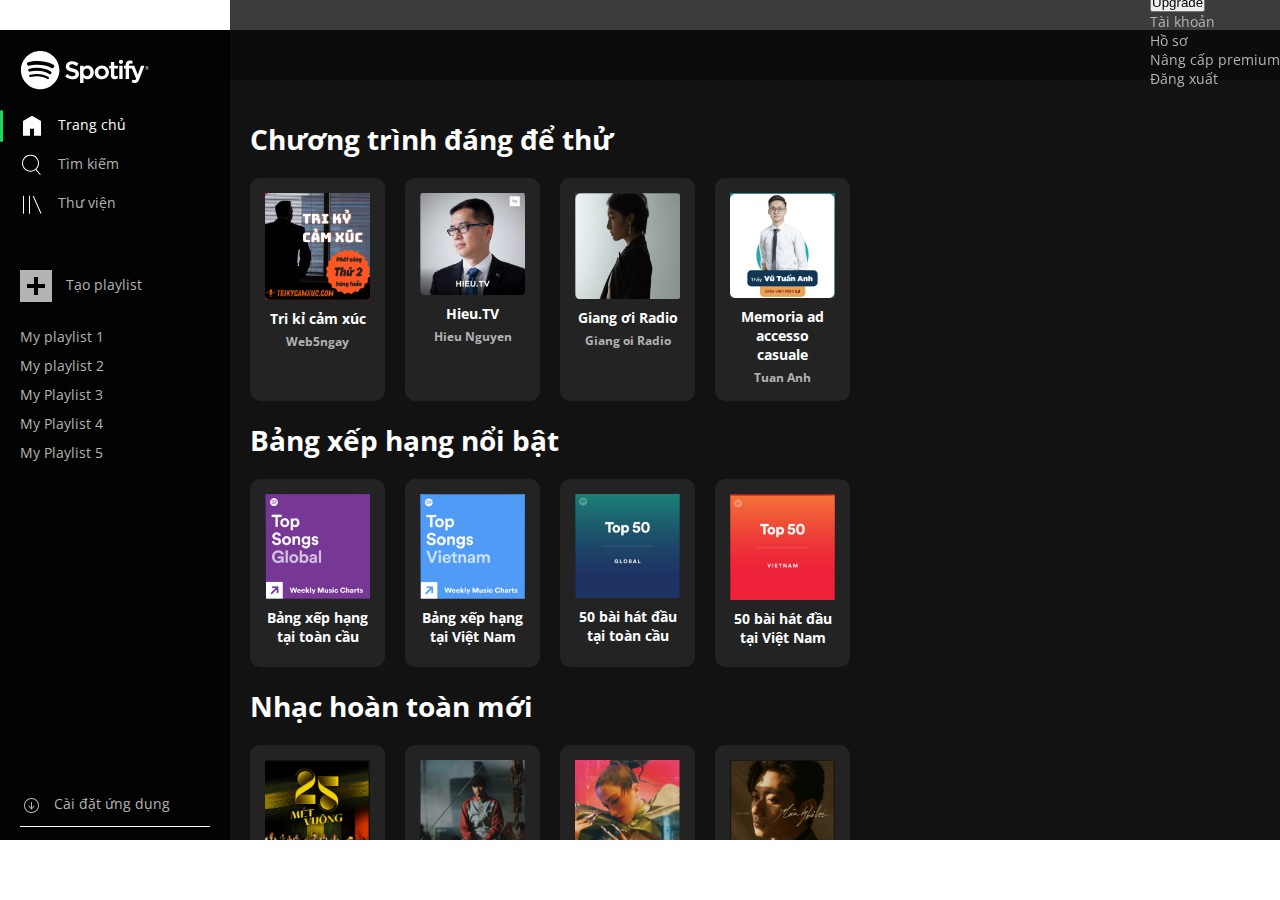
==== commit 92fa10fb: "Update index.html" ====
--- a/index.html
+++ b/index.html
@@ -88,6 +88,81 @@
             </div>
           </div>
         </div>
+        <section class="box_main">
+     
+          <div class="music">
+            <div class="recently_played">
+              <h2>Chương trình đáng để thử</h2>
+              <div class="row">
+                <a class="box_music" href="#">
+                    <img src="img/1.jpg" alt="Loud Like Love">
+                    <h3>Tri kỉ cảm xúc</h3>
+                    <h4>Web5ngay</h4>
+                </a>
+                <a class="box_music" href="#">
+                    <img src="img/2.jpg" alt="Love is Dead">
+                    <h3>Hieu.TV</h3>
+                    <h4>Hieu Nguyen</h4>
+                </a>
+                <a class="box_music" href="#">
+                    <img src="img/3.jpg" alt="Love">
+                    <h3>Giang ơi Radio</h3>
+                    <h4>Giang oi Radio</h4>
+                </a>
+                <a class="box_music" href="#">
+                    <img src="img/4.jpg" alt="Random Access Memory">
+                    <h3 id="ram">Vu Tuan Anh</h3>
+                    <h4>Tuan Anh</h4>
+                </a>
+     
+              </div>
+            </div>
+            <div class="artists">
+              <h2>Bảng xếp hạng nổi bật</h2>
+              <div class="row">
+                <a class="box_music" href="#">
+                    <img src="img/1.1.jpg" alt="Death Cab fot Cutie">
+                    <h3>Bảng xếp hạng tại toàn cầu</h3>
+                </a>
+                <a class="box_music" href="#">
+                    <img src="img/1.2.jpg" alt="Florence + The Machine">
+                    <h3>Bảng xếp hạng tại Việt Nam</h3>
+                </a>
+                <a class="box_music" href="#">
+                    <img src="img/1.3.jpg" alt="Imagine Dragons">
+                    <h3>50 bài hát đầu tại toàn cầu</h3>
+                </a>
+                <a class="box_music" href="#">
+                    <img src="img/1.4.jpg" alt="The xx">
+                    <h3>50 bài hát đầu tại Việt Nam</h3>
+                </a>
+              </div>
+            </div>
+            <div class="daily-mix">
+              <h2>Nhạc hoàn toàn mới</h2>
+              <div class="row">
+                <a class="box_music" href="#">
+                    <img src="img/2.1.jpg" alt="Daily Mix 1">
+                    <h3>25 mét vuông</h3>
+                </a>
+                <a class="box_music" href="#">
+                    <img src="img/2.2.jpg" alt="Daily Mix 2">
+                    <h3>Mang tiền về cho mẹ</h3>
+                </a>
+                <a class="box_music" href="#">
+                    <img src="img/2.3.jpg" alt="Daily Mix 3">
+                    <h3>Lửa gần rơm lâu ngày cũng bén</h3>
+                </a>
+                <a class="box_music" href="#">
+                  <img src="img/2.4.jpg" alt="Daily Mix 3">
+                  <h3>Mùa ly bỏ lại</h3>
+              </a>
+              </div>
+            </div>
+          </div>
+        </section>
+    </div>
+   
    
 
   
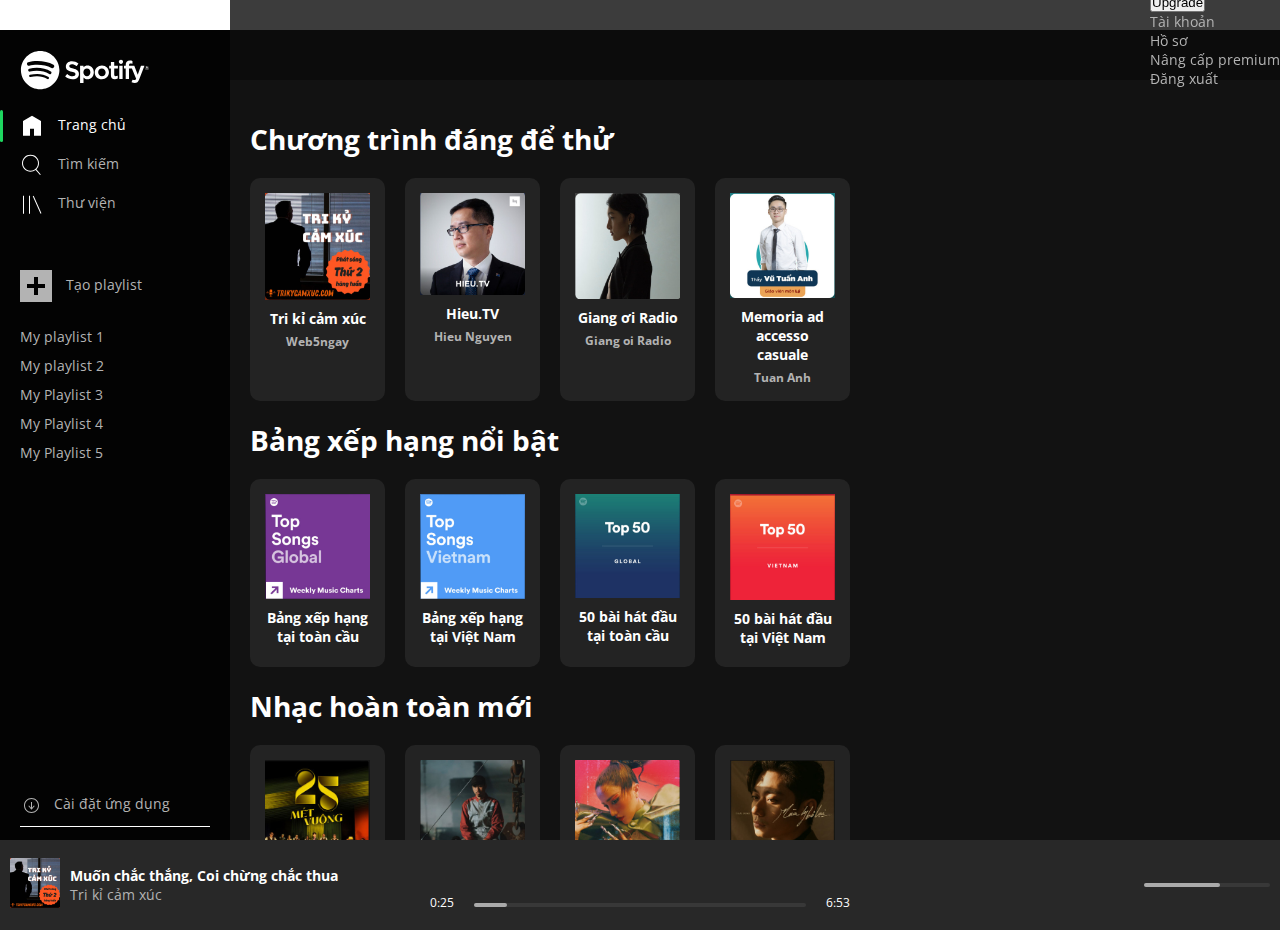
==== commit 29b04752: "Update index.html" ====
--- a/index.html
+++ b/index.html
@@ -161,11 +161,47 @@
             </div>
           </div>
         </section>
+      </div>
     </div>
-   
-   
-
-  
+    
+    <div class="footer">
+      <div class="nav_bar_bottom">
+
+        <div class="sx">
+          <a href="#"><img src="img/1.jpg" alt=""></a>
+          <div class="box_info">
+            <a href="#"><span>Muốn chắc thắng, Coi chừng chắc thua</span></a>
+            <a class="pink_floyd" href="#"><span>Tri kỉ cảm xúc</span></a>
+          </div>
+          <a class="heart" href="#"><i class="far fa-heart"></i></a>
+          <a class="folder" href="#"><i class="far fa-folder"></i></a>
+        </div>
+
+        <div class="center">
+          <div class="top">
+            <a href="#"><i class="fas fa-random"></i></a>
+            <a href="#"><i class="fas fa-step-backward"></i></a>
+            <a class="play" href="#"><i class="far fa-play-circle"></i></a>
+            <a href="#"><i class="fas fa-step-forward"></i></a>
+            <a href="#"><i class="fas fa-redo-alt"></i></a>
+          </div>
+          <div class="bottom">
+            <span>0:25</span>
+            <div class="bar"></div>
+            <span>6:53</span>
+          </div>
+        </div>
+
+        <div class="dx">
+          <a href="#"><i class="fas fa-list-ul"></i></a>
+          <a href="#"><i class="fas fa-desktop"></i></a>
+          <a href="#"><i class="fas fa-volume-up"></i></a>
+          <div class="bar"></div>
+        </div>
+
+      </div>
+    </div>
+    </div>
 
     <script src="js/script.js" charset="utf-8"></script>
     <script src="https://cdn.jsdelivr.net/npm/bootstrap@5.1.3/dist/js/bootstrap.bundle.min.js"
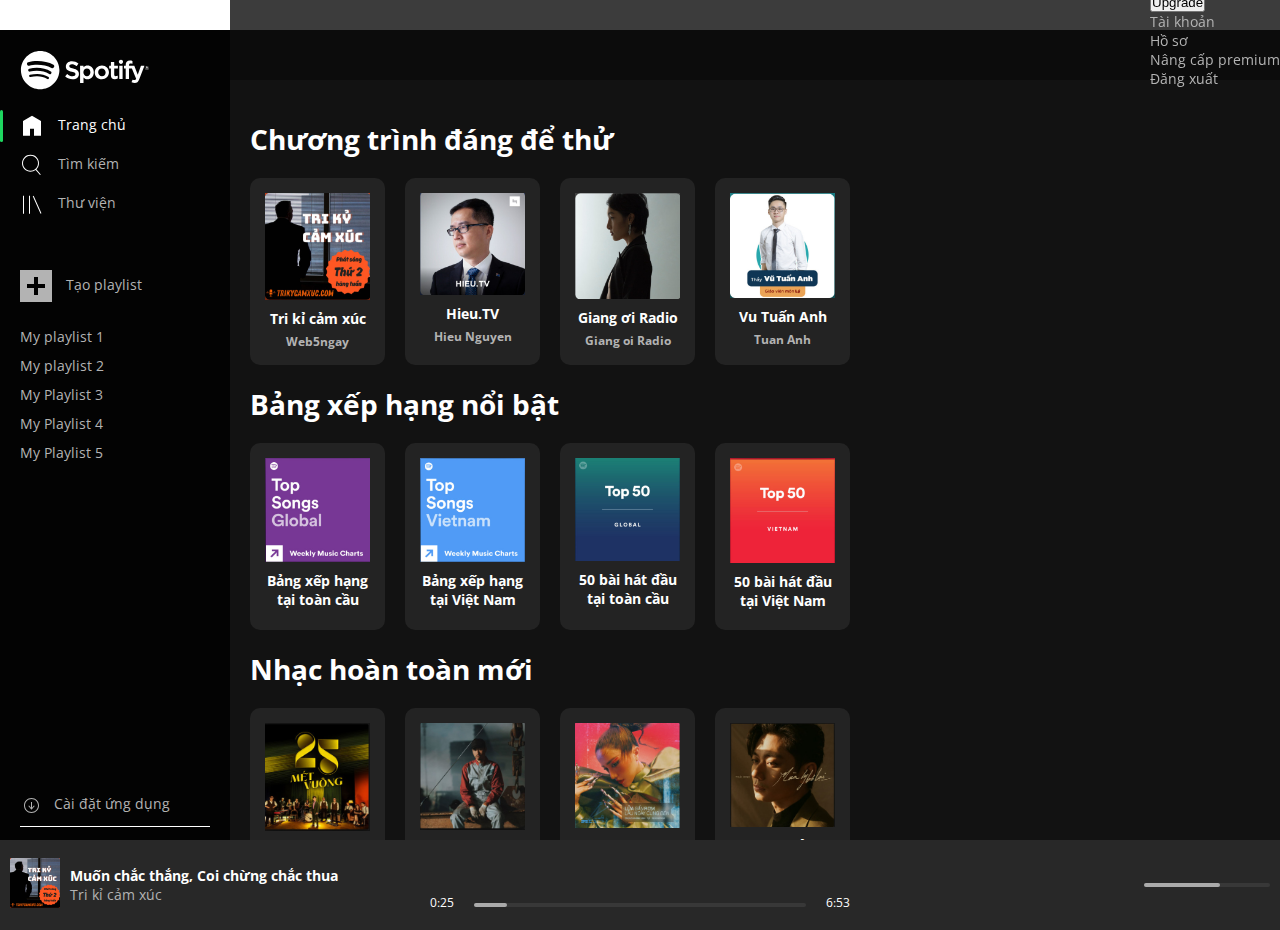
==== commit 6b6cd625: "Update index.html" ====
--- a/index.html
+++ b/index.html
@@ -95,66 +95,66 @@
               <h2>Chương trình đáng để thử</h2>
               <div class="row">
                 <a class="box_music" href="#">
-                    <img src="img/1.jpg" alt="Loud Like Love">
+                    <img src="img/1.jpg" alt="">
                     <h3>Tri kỉ cảm xúc</h3>
                     <h4>Web5ngay</h4>
                 </a>
                 <a class="box_music" href="#">
-                    <img src="img/2.jpg" alt="Love is Dead">
+                    <img src="img/2.jpg" alt="">
                     <h3>Hieu.TV</h3>
                     <h4>Hieu Nguyen</h4>
                 </a>
                 <a class="box_music" href="#">
-                    <img src="img/3.jpg" alt="Love">
+                    <img src="img/3.jpg" alt="">
                     <h3>Giang ơi Radio</h3>
                     <h4>Giang oi Radio</h4>
                 </a>
                 <a class="box_music" href="#">
-                    <img src="img/4.jpg" alt="Random Access Memory">
-                    <h3 id="ram">Vu Tuan Anh</h3>
-                    <h4>Tuan Anh</h4>
-                </a>
-     
+                  <img src="img/4.jpg" alt="">
+                  <h3>Vu Tuấn Anh</h3>
+                  <h4>Tuan Anh</h4>
+              </a>
+              
               </div>
             </div>
             <div class="artists">
               <h2>Bảng xếp hạng nổi bật</h2>
               <div class="row">
                 <a class="box_music" href="#">
-                    <img src="img/1.1.jpg" alt="Death Cab fot Cutie">
+                    <img src="img/1.1.jpg" alt="">
                     <h3>Bảng xếp hạng tại toàn cầu</h3>
                 </a>
                 <a class="box_music" href="#">
-                    <img src="img/1.2.jpg" alt="Florence + The Machine">
+                    <img src="img/1.2.jpg" alt="">
                     <h3>Bảng xếp hạng tại Việt Nam</h3>
                 </a>
                 <a class="box_music" href="#">
-                    <img src="img/1.3.jpg" alt="Imagine Dragons">
+                    <img src="img/1.3.jpg" alt="">
                     <h3>50 bài hát đầu tại toàn cầu</h3>
                 </a>
                 <a class="box_music" href="#">
-                    <img src="img/1.4.jpg" alt="The xx">
+                    <img src="img/1.4.jpg" alt="">
                     <h3>50 bài hát đầu tại Việt Nam</h3>
                 </a>
               </div>
             </div>
-            <div class="daily-mix">
+            
               <h2>Nhạc hoàn toàn mới</h2>
               <div class="row">
                 <a class="box_music" href="#">
-                    <img src="img/2.1.jpg" alt="Daily Mix 1">
+                    <img src="img/2.1.jpg" alt="">
                     <h3>25 mét vuông</h3>
                 </a>
                 <a class="box_music" href="#">
-                    <img src="img/2.2.jpg" alt="Daily Mix 2">
+                    <img src="img/2.2.jpg" alt="">
                     <h3>Mang tiền về cho mẹ</h3>
                 </a>
                 <a class="box_music" href="#">
-                    <img src="img/2.3.jpg" alt="Daily Mix 3">
+                    <img src="img/2.3.jpg" alt="">
                     <h3>Lửa gần rơm lâu ngày cũng bén</h3>
                 </a>
                 <a class="box_music" href="#">
-                  <img src="img/2.4.jpg" alt="Daily Mix 3">
+                  <img src="img/2.4.jpg" alt="">
                   <h3>Mùa ly bỏ lại</h3>
               </a>
               </div>
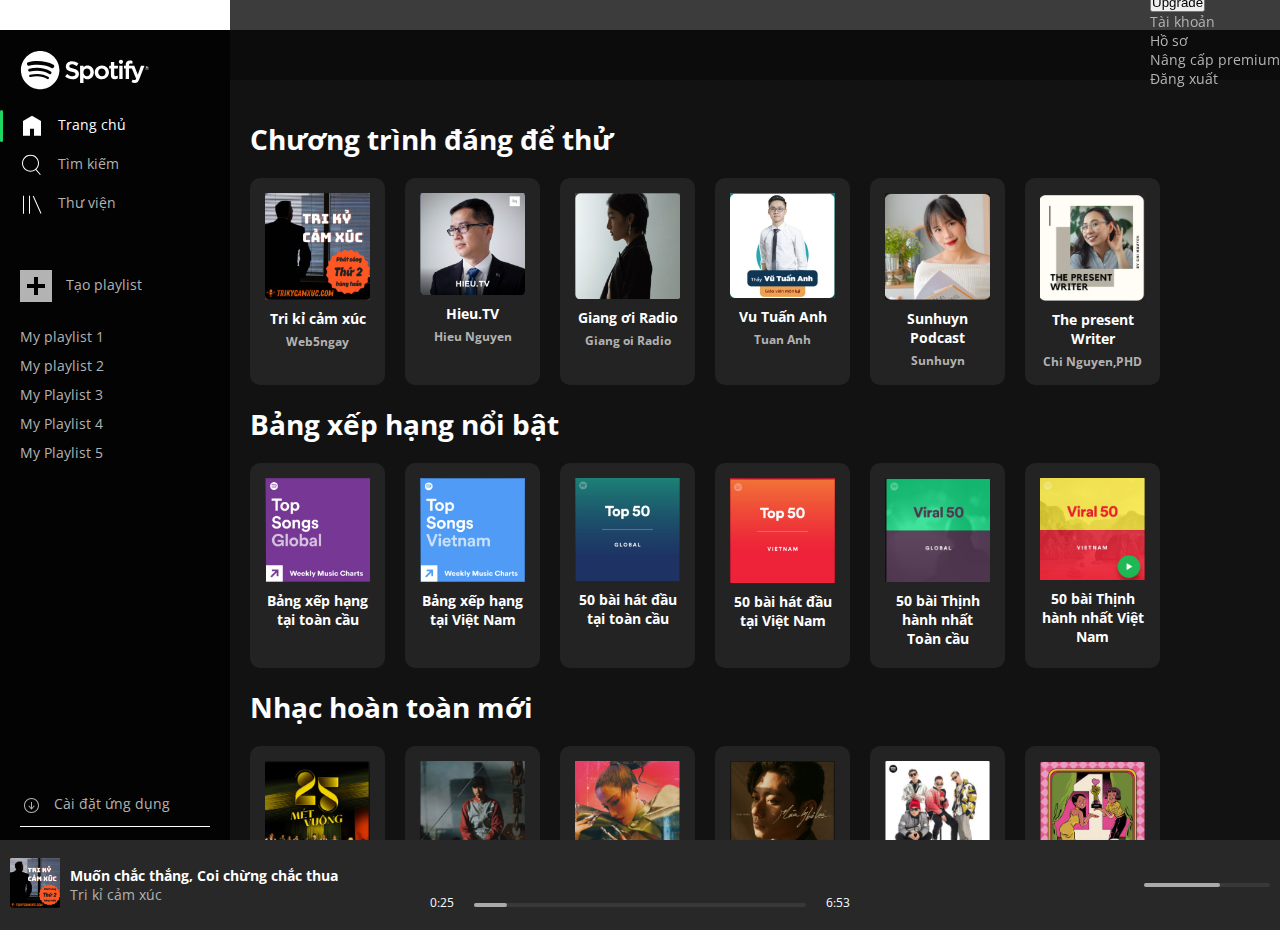
==== commit a6ef09d9: "Update index.html" ====
--- a/index.html
+++ b/index.html
@@ -59,7 +59,6 @@
                 <li><a href="#">My Playlist 3</a></li>
                 <li><a href="#">My Playlist 4</a></li>
                 <li><a href="#">My Playlist 5</a></li>
-           
             </div>
           <br>
             <div class="bottom">
@@ -113,8 +112,18 @@
                   <img src="img/4.jpg" alt="">
                   <h3>Vu Tuấn Anh</h3>
                   <h4>Tuan Anh</h4>
-              </a>
-              
+                </a>
+               
+                <a class="box_music" href="#">
+                  <img src="img/5.jpg" alt="">
+                  <h3>Sunhuyn Podcast</h3>
+                  <h4>Sunhuyn</h4>
+                </a>
+                <a class="box_music" href="#">
+                  <img src="img/6.jpg" alt="">
+                  <h3>The present Writer</h3>
+                  <h4>Chi Nguyen,PHD</h4>
+                </a>
               </div>
             </div>
             <div class="artists">
@@ -136,6 +145,14 @@
                     <img src="img/1.4.jpg" alt="">
                     <h3>50 bài hát đầu tại Việt Nam</h3>
                 </a>
+                <a class="box_music" href="#">
+                  <img src="img/1.5.jpg" alt="">
+                  <h3>50 bài Thịnh hành nhất Toàn cầu</h3>
+                </a>
+                <a class="box_music" href="#">
+                  <img src="img/1.6.jpg" alt="">
+                  <h3>50 bài Thịnh hành nhất Việt Nam</h3>
+                </a>
               </div>
             </div>
             
@@ -156,7 +173,16 @@
                 <a class="box_music" href="#">
                   <img src="img/2.4.jpg" alt="">
                   <h3>Mùa ly bỏ lại</h3>
-              </a>
+                </a>
+                <a class="box_music" href="#">
+                  <img src="img/2.5.jpg" alt="">
+                  <h3>Hip-hop Việt</h3>
+                </a>
+                <a class="box_music" href="#">
+                  <img src="img/2.6.jpg" alt="">
+                  <h3>Nhất bạn rồi</h3>
+                </a>
+             
               </div>
             </div>
           </div>
